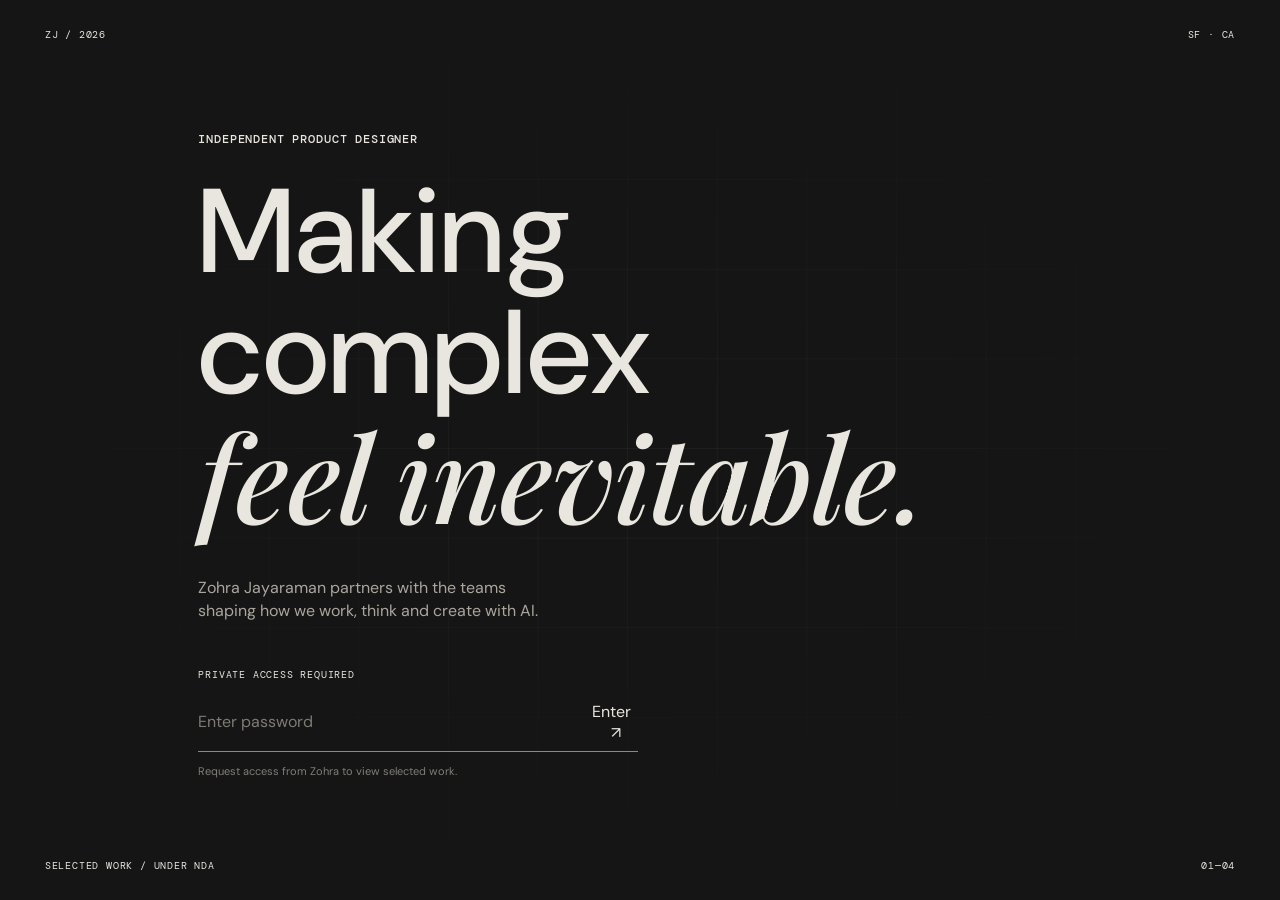
==== index.html @ 2033c3cd "Publish the visitor portfolio site. Co-authored-by: Cursor <cursoragent@cursor.com>" ====
<!doctype html>
<html lang="en">
  <head>
    <meta charset="UTF-8" />
    <meta name="viewport" content="width=device-width, initial-scale=1.0" />
    <meta name="description" content="Private portfolio of Zohra Jayaraman, product designer for ambitious AI teams." />
    <title>Zohra Jayaraman — Private Portfolio</title>
    <link rel="preconnect" href="https://fonts.googleapis.com" />
    <link rel="preconnect" href="https://fonts.gstatic.com" crossorigin />
    <link href="https://fonts.googleapis.com/css2?family=DM+Mono:wght@400;500&family=DM+Sans:opsz,wght@9..40,400;9..40,500;9..40,600&family=Playfair+Display:ital,wght@0,500;0,600;1,500&display=swap" rel="stylesheet" />
    <link rel="stylesheet" href="./style.css" />
<link rel="stylesheet" href="./refinements.css?v=all-case-toc-20260803" />
  </head>
  <body>
    <main id="app">
      <section class="gate" id="gate" aria-label="Private portfolio access">
        <div class="gate-top"><span>ZJ / 2026</span><span>SF · CA</span></div>
        <div class="gate-grid"></div>
        <div class="gate-content">
          <p class="eyebrow">Independent product designer</p>
          <h1>Making complex<br /><em>feel inevitable.</em></h1>
          <p class="gate-intro">Zohra Jayaraman partners with the teams shaping how we work, think and create with AI.</p>
          <form id="password-form" class="password-form">
            <label for="password">Private access required</label>
            <div class="password-row"><input id="password" type="password" autocomplete="current-password" placeholder="Enter password" /><button type="submit">Enter <span>↗</span></button></div>
            <p class="password-help" id="password-help">Request access from Zohra to view selected work.</p>
          </form>
        </div>
        <div class="gate-bottom"><span>Selected work / under NDA</span><span>01—04</span></div>
      </section>

      <section class="portfolio hidden" id="portfolio">
        <header class="site-header"><a href="#home" class="logo">ZJ<span>®</span></a><nav><a href="#work">Work</a><a href="./about.html">About</a><button class="contact-trigger" type="button" aria-haspopup="dialog" aria-controls="contact-dialog">Let’s talk <span aria-hidden="true">↗</span></button></nav></header>
        <section class="home" id="home">
          <div class="home-copy"><p class="eyebrow">Senior Product Designer / Remote; Bay Area</p><h1>Zohra<br />Jayaraman</h1><p class="home-description">I design efficient solutions by simplifying complexity for users and evolving design systems.</p><a class="resume-button" href="./assets/zohra-jayaraman-resume.pdf" download><svg viewBox="0 0 16 16" aria-hidden="true"><path d="M8 2v7m0 0 3-3m-3 3L5 6M3 12.5v1h10v-1" fill="none" stroke="currentColor" stroke-width="1.4" stroke-linecap="round" stroke-linejoin="round"/></svg>Download résumé</a></div>
          <div class="portrait-wrap"><div class="portrait"><img src="./assets/zohra-jayaraman-profile.png" alt="Zohra Jayaraman" /></div><div class="portrait-roles" aria-label="Design specialties"><span>Vibe Coder</span><span>Design Systems</span></div></div>
        </section>
        <section class="work" id="work"><div class="section-title"><p class="eyebrow">Selected work</p><p>Filter by craft</p></div><div class="filter-bar" id="filter-bar"></div><div class="project-list" id="project-list"></div></section>
        <section class="testimonials"><div class="section-title"><p class="eyebrow">Kind words</p><p>Selected testimonials</p></div><div class="testimonial-grid"><blockquote>“Zohra is the most organized, detail-oriented, and systems-minded thinker I’ve worked with.”<cite>Olivia Cheng · UX Designer, UST Global</cite></blockquote><blockquote>“Her expertise in design systems transformed our team’s workflow—more structured, consistent, and scalable.”<cite>Sabrina Lin · UX Designer, UST Global</cite></blockquote><blockquote>“Zohra developed our user-testing protocol from scratch and always found new, creative ways to enhance the experience.”<cite>Janice Tam · Co-Founder & CEO, TrueToForm</cite></blockquote></div></section>
        <footer><span>© 2026 Zohra Jayaraman</span><span>Senior Product Designer</span></footer>
      </section>
      <section class="case-study hidden" id="case-study"></section>
      <section class="contact-modal" id="contact-dialog" role="dialog" aria-modal="true" aria-labelledby="contact-title" aria-hidden="true">
        <div class="contact-modal-backdrop" data-contact-close></div>
        <div class="contact-modal-panel">
          <button class="contact-close" type="button" aria-label="Close contact form" data-contact-close>×</button>
          <p class="eyebrow">Get in touch</p>
          <h2 id="contact-title">Let’s make something clear and intuitive.</h2>
          <p class="contact-intro">Share a little about your team or project and I’ll be in touch.</p>
          <form class="contact-form" id="contact-form">
            <label>Name<input name="name" required autocomplete="name" /></label>
            <label>Email<input name="email" type="email" required autocomplete="email" /></label>
            <label>Message<textarea name="message" rows="4" required></textarea></label>
            <button type="submit">Send message <span aria-hidden="true">↗</span></button>
          </form>
          <p class="contact-email">Or email me directly at <a href="mailto:jayzohra@gmail.com">jayzohra@gmail.com</a>.</p>
        </div>
      </section>
    </main>
<script src="./app.js?v=all-case-toc-20260803"></script>
  </body>
</html>
---- style.css ----
:root{--ink:#141414;--paper:#f4f1eb;--muted:#716f6a;--line:rgba(20,20,20,.16);--mono:'DM Mono',monospace;--sans:'DM Sans',sans-serif;--serif:'Playfair Display',serif}*{box-sizing:border-box}html{scroll-behavior:smooth}body{margin:0;background:var(--paper);color:var(--ink);font-family:var(--sans)}button,input{font:inherit}.hidden{display:none!important}.eyebrow{font:500 10px/1.2 var(--mono);letter-spacing:.08em;text-transform:uppercase}.gate{min-height:100svh;background:#151515;color:#e9e6df;position:relative;overflow:hidden;padding:28px 3.5vw;display:flex;flex-direction:column;justify-content:space-between}.gate-grid{position:absolute;inset:0;background:linear-gradient(rgba(255,255,255,.045) 1px,transparent 1px),linear-gradient(90deg,rgba(255,255,255,.045) 1px,transparent 1px);background-size:7vw 7vw;mask-image:radial-gradient(ellipse at center,black,transparent 75%)}.gate-top,.gate-bottom{display:flex;justify-content:space-between;font:10px var(--mono);letter-spacing:.08em;text-transform:uppercase;z-index:1}.gate-content{position:relative;z-index:1;max-width:850px;margin:7vh 0 6vh 12vw}.gate h1,.home h1{font-size:clamp(4.5rem,9.3vw,9rem);font-weight:500;letter-spacing:-.07em;line-height:.87;margin:24px 0 32px}.gate h1 em,.home h1 em,.about h2 em{font-family:var(--serif);font-weight:500;letter-spacing:-.08em}.gate-intro{max-width:360px;font-size:16px;line-height:1.45;color:#aaa69e}.password-form{margin-top:45px;width:min(440px,100%)}.password-form label{font:10px var(--mono);letter-spacing:.08em;text-transform:uppercase;display:block;margin-bottom:12px}.password-row{display:flex;border-bottom:1px solid #888}.password-row input{background:transparent;border:0;outline:0;color:#fff;padding:12px 0;width:100%}.password-row input::placeholder{color:#7e7b75}.password-row button{color:#e9e6df;background:none;border:0;padding:8px 0;cursor:pointer}.password-row button span{margin-left:8px}.password-help{font-size:11px;color:#817e78;margin-top:12px}.password-help span{opacity:.75}.password-row input.error{animation:shake .25s}@keyframes shake{25%{transform:translateX(4px)}75%{transform:translateX(-4px)}}.gate.exit{animation:exit .55s ease forwards}@keyframes exit{to{opacity:0;transform:translateY(-15px)}}
.site-header,.case-header{height:74px;padding:0 3.5vw;display:flex;align-items:center;justify-content:space-between;border-bottom:1px solid var(--line)}.logo{font:600 22px/1 var(--sans);text-decoration:none;color:var(--ink);letter-spacing:-.08em}.logo span{font:8px var(--mono);vertical-align:top;margin-left:2px;letter-spacing:0}.site-header nav{display:flex;gap:26px}.site-header nav a,.case-header a{font:11px var(--mono);text-decoration:none;color:var(--ink);text-transform:uppercase;letter-spacing:.04em}.home{min-height:calc(100svh - 74px);padding:10vh 9vw 5vh;display:grid;grid-template-columns:1.3fr .7fr;position:relative}.home-copy{align-self:center}.home h1{font-size:clamp(4.2rem,8.1vw,8.5rem);margin:18px 0 28px}.home-description{width:300px;font-size:16px;line-height:1.45}.portrait-wrap{align-self:center;justify-self:end;width:min(280px,100%)}.portrait{height:340px;background:#c4cac4;position:relative;overflow:hidden;display:grid;place-items:center;isolation:isolate}.portrait:before{content:'';position:absolute;width:190px;height:190px;background:#232b24;border-radius:48% 48% 36% 36%;bottom:-24px;z-index:-1}.portrait:after{content:'';position:absolute;width:105px;height:135px;background:#e1b89f;border-radius:48% 48% 45% 45%;top:65px;z-index:-1}.portrait span{font:120px var(--serif);color:#f4f1eb;mix-blend-mode:overlay}.portrait i{position:absolute;inset:12px;border:1px solid rgba(255,255,255,.55)}.portrait small{position:absolute;bottom:20px;left:20px;font:9px/1.3 var(--mono);color:#fff;letter-spacing:.08em}.portrait-note{font:12px/1.35 var(--mono);margin:13px 0;color:var(--muted)}.scroll-cue{position:absolute;bottom:5vh;left:3.5vw;font:10px var(--mono);text-transform:uppercase;letter-spacing:.06em}.scroll-cue span{font-size:18px;margin-left:9px}.work{padding:110px 3.5vw}.section-title{display:flex;justify-content:space-between;border-bottom:1px solid var(--line);padding-bottom:18px}.section-title p:last-child{font:10px var(--mono)}.project-list{display:grid;grid-template-columns:repeat(2,1fr);gap:1px;background:var(--line);border:1px solid var(--line);margin-top:30px}.project-card{background:var(--paper);border:0;text-align:left;padding:20px;cursor:pointer;min-height:450px;display:flex;flex-direction:column;transition:background .35s}.project-card:hover{background:#ebe8e0}.project-meta{display:flex;justify-content:space-between;font:10px var(--mono);text-transform:uppercase;letter-spacing:.08em}.project-visual{height:250px;position:relative;display:grid;place-items:center;overflow:hidden}.violet .project-visual,.case-hero.violet{background:#b2a2f8}.lime .project-visual,.case-hero.lime{background:#c8ee7a}.coral .project-visual,.case-hero.coral{background:#fa9d8f}.blue .project-visual,.case-hero.blue{background:#8ec9ed}.shape{width:165px;height:165px;background:#181818;transition:transform .6s cubic-bezier(.2,.8,.2,1)}.project-card:hover .shape{transform:rotate(25deg) scale(1.15)}.shape-0{border-radius:42% 58% 60% 40%}.shape-1{border-radius:50%;box-shadow:45px -30px 0 #f4f1eb}.shape-2{clip-path:polygon(50% 0,100% 100%,0 100%)}.shape-3{border-radius:100% 0 100% 0;transform:rotate(45deg)}.project-info{position:relative}.project-info h3{font-size:clamp(23px,2.4vw,36px);line-height:1.04;letter-spacing:-.055em;font-weight:500;max-width:500px;margin:0 50px 17px 0}.tags{display:flex;gap:6px;flex-wrap:wrap}.tags span{font:9px var(--mono);border:1px solid currentColor;border-radius:20px;padding:5px 8px;text-transform:uppercase}.project-arrow{position:absolute;right:0;bottom:0;font-size:22px}.about{padding:13vw 9vw;min-height:75svh;background:#181818;color:#eeeae2}.about h2{font-size:clamp(3rem,6.5vw,7.5rem);font-weight:500;letter-spacing:-.07em;line-height:.95;margin:30px 0 80px}.about-columns{margin-left:35%;display:grid;grid-template-columns:repeat(2,1fr);gap:35px;max-width:800px}.about-columns p{margin:0;font-size:15px;line-height:1.5;color:#b1aea7}.about-columns a{grid-column:1/-1;color:#eeeae2;font:11px var(--mono);text-transform:uppercase;margin-top:20px}footer{padding:24px 3.5vw;display:flex;justify-content:space-between;font:10px var(--mono);letter-spacing:.06em;text-transform:uppercase}
.case-header{position:sticky;top:0;background:rgba(244,241,235,.9);z-index:10;backdrop-filter:blur(12px)}.back{border:0;background:none;padding:0;color:var(--ink);font:10px var(--mono);text-transform:uppercase;cursor:pointer}.case-confidential{font:10px var(--mono);text-transform:uppercase;color:var(--muted)}.case-hero{padding:10vh 10vw;min-height:72svh;display:flex;align-items:flex-end;justify-content:space-between}.case-hero h1{font-size:clamp(3.6rem,7vw,8rem);font-weight:500;line-height:.92;letter-spacing:-.07em;max-width:850px;margin:20px 0 32px}.hero-orbit{height:180px;width:180px;border:1px solid #171717;border-radius:50%;display:grid;place-items:center;position:relative}.hero-orbit:before,.hero-orbit:after{content:'';position:absolute;border:1px solid #171717;border-radius:50%;width:100%;height:40%;transform:rotate(50deg)}.hero-orbit:after{transform:rotate(-50deg)}.hero-orbit span{font:10px var(--mono);text-transform:uppercase}.case-layout{max-width:1250px;margin:auto;display:grid;grid-template-columns:240px minmax(0,1fr);gap:8vw;padding:90px 5vw}.toc{position:sticky;top:110px;height:max-content}.toc .eyebrow{margin:0 0 17px}.toc a{display:block;text-decoration:none;color:#8b8881;font:11px/2.2 var(--mono);transition:color .2s}.toc a.active{color:var(--ink)}.case-content{min-width:0}.intro-case{padding-bottom:100px}.lead{font-size:clamp(25px,3.1vw,43px);letter-spacing:-.045em;line-height:1.1;max-width:750px;margin:0 0 55px}.intro-case dl{display:grid;grid-template-columns:repeat(3,1fr);border-top:1px solid var(--line);padding-top:16px;gap:15px}.intro-case dl div{display:grid;gap:10px}.intro-case dt{font:10px var(--mono);text-transform:uppercase;color:var(--muted)}.intro-case dd{margin:0;font-size:13px}.video-section{margin:0 -8vw 150px}.video-shell{height:min(55vw,680px);min-height:350px;background:#191919;position:relative;overflow:hidden}.video-shell video{width:100%;height:100%;object-fit:cover;opacity:.7}.video-label{position:absolute;bottom:18px;left:20px;right:20px;display:flex;justify-content:space-between;color:white;font:10px var(--mono);text-transform:uppercase}.case-section{border-top:1px solid var(--line);padding:24px 0 120px;position:relative}.section-no{font:10px var(--mono);color:var(--muted);margin:0}.case-section h2{font-size:clamp(3rem,5.4vw,6rem);line-height:.95;font-weight:500;letter-spacing:-.07em;margin:25px 0 30px}.case-section>p:not(.section-no){font-size:18px;line-height:1.5;max-width:550px}.quote{font:italic 32px/1.15 var(--serif);max-width:580px;margin:90px 0;padding-left:25px;border-left:2px solid var(--ink)}.case-image{height:420px;background:#d4d0c8;margin-top:60px;display:flex;align-items:flex-end;padding:15px;position:relative;overflow:hidden}.case-image:before{content:'';position:absolute;inset:0;background:repeating-linear-gradient(90deg,transparent 0 80px,rgba(0,0,0,.08) 80px 81px)}.case-image:after{content:'';position:absolute;width:55%;aspect-ratio:1;background:#171717;border-radius:50%;top:12%;left:22%;filter:blur(.2px)}.case-image span{font:9px var(--mono);color:#fff;z-index:1;text-transform:uppercase}.image-1{background:#afc6f6}.image-1:after{border-radius:0;transform:rotate(35deg);background:#f4f1eb}.image-2{background:#c3e785}.image-2:after{border-radius:37% 63% 48% 52%}.image-3{background:#f4a092}.image-3:after{border-radius:0;clip-path:polygon(50% 0,100% 100%,0 100%)}
@media(max-width:700px){.gate{padding:22px}.gate-content{margin:6vh 0}.gate h1{font-size:18vw}.site-header{padding:0 20px}.site-header nav a:not(:last-child){display:none}.home{padding:8vh 20px;grid-template-columns:1fr;gap:55px}.home h1{font-size:17vw}.portrait-wrap{justify-self:start;width:220px}.portrait{height:270px}.scroll-cue{display:none}.work{padding:75px 20px}.project-list{grid-template-columns:1fr}.project-card{min-height:410px}.about{padding:90px 20px}.about h2{font-size:13vw;margin-bottom:55px}.about-columns{margin:0;grid-template-columns:1fr}.case-header{padding:0 20px}.case-header .logo{position:absolute;left:50%;transform:translateX(-50%)}.case-confidential{display:none}.case-hero{padding:9vh 20px;min-height:68svh}.case-hero h1{font-size:14vw}.hero-orbit{display:none}.case-layout{display:block;padding:55px 20px}.toc{position:relative;top:0;display:flex;gap:14px;overflow:auto;border-bottom:1px solid var(--line);padding-bottom:15px;margin-bottom:55px}.toc .eyebrow{display:none}.toc a{white-space:nowrap;line-height:1.2}.intro-case{padding-bottom:60px}.intro-case dl{grid-template-columns:1fr 1fr}.video-section{margin:0 -20px 80px}.video-shell{min-height:300px}.case-section{padding-bottom:80px}.case-image{height:270px}.case-section h2{font-size:13vw}.lead{font-size:27px}.quote{font-size:27px;margin:55px 0}footer{padding:20px;font-size:8px}.gate-bottom{font-size:8px}}
---- refinements.css ----
.filter-bar{display:flex;gap:8px;flex-wrap:wrap;margin:24px 0}.filter{border:1px solid var(--line);background:transparent;padding:8px 11px;border-radius:20px;font:10px var(--mono);text-transform:uppercase;cursor:pointer}.filter.active{background:var(--ink);color:var(--paper)}.project-card.is-filtered{display:none}.project-visual:after{content:'View case study ↗';position:absolute;inset:0;display:grid;place-items:center;background:rgba(20,20,20,.82);color:#fff;font:10px var(--mono);text-transform:uppercase;letter-spacing:.1em;opacity:0;transform:translateY(8px);transition:.28s}.project-card:hover .project-visual:after{opacity:1;transform:translateY(0)}.project-card:hover .project-visual{transform:scale(.98);transition:.3s}.testimonials{padding:110px 3.5vw}.testimonial-grid{display:grid;grid-template-columns:repeat(3,1fr);gap:1px;background:var(--line);margin-top:30px;border:1px solid var(--line)}.testimonial-grid blockquote{background:var(--paper);margin:0;padding:32px;font:27px/1.12 var(--serif);letter-spacing:-.04em;min-height:290px;display:flex;flex-direction:column;justify-content:space-between}.testimonial-grid cite{font:10px/1.4 var(--mono);font-style:normal;letter-spacing:.04em;text-transform:uppercase;margin-top:30px}@media(max-width:700px){.testimonial-grid{grid-template-columns:1fr}.testimonials{padding:75px 20px}}

/* More open display type: keeps the existing voice without the cramped tracking. */
.gate h1,.home h1,.about h2,.case-hero h1,.case-section h2{letter-spacing:-.035em;line-height:.94}.gate h1 em,.home h1 em,.about h2 em{letter-spacing:-.045em}.project-info h3{letter-spacing:-.035em;line-height:1.1}.lead{letter-spacing:-.025em;line-height:1.17}

/* Case-study navigation and media alignment. */
.toc{counter-reset:case-toc}.toc a:before{counter-increment:case-toc;content:counter(case-toc,decimal-leading-zero) ' ';display:inline-block;width:2.7em;color:var(--muted)}.video-section{margin:0 0 150px}.case-confidential{font-size:0}.case-confidential:after{content:'Confidential';font:10px var(--mono);text-transform:uppercase;color:var(--muted)}#case-study footer span:last-child{font-size:0}#case-study footer span:last-child:after{content:'Product Designer Portfolio';font:10px var(--mono);letter-spacing:.06em;text-transform:uppercase}@media(max-width:700px){.video-section{margin:0 0 80px}.toc a:before{width:auto;margin-right:5px}}

.intro-case.case-overview-body:before{content:'Overview';display:block;font-size:clamp(3rem,5.4vw,6rem);line-height:.94;font-weight:500;letter-spacing:-.035em;margin:0 0 30px}.intro-case.case-overview-body .lead{font-size:18px;line-height:1.55;letter-spacing:0;max-width:650px}

.case-content a,.about a,footer a,.site-header a{
  color:#7356e8;
  text-decoration-color:currentColor;
  text-decoration-thickness:1px;
  text-underline-offset:3px;
  transition:color .2s ease,background-color .2s ease;
}
.case-content a:hover,.about a:hover,footer a:hover,.site-header a:hover{color:#3c269b}
.case-content a[data-external-icon]:after{
  content:'↗';
  display:inline-block;
  margin-left:.28em;
  font:inherit;
  opacity:0;
  transform:translate(-3px,3px);
  transition:opacity .2s ease,transform .2s ease;
}
.case-content a[data-external-icon]:hover:after{opacity:1;transform:translate(0,0)}
/* Outbound destinations stay visibly distinct wherever they appear. */
a[href^="http"],a[href^="mailto:"]{color:#7356e8;text-decoration-color:currentColor;text-decoration-thickness:1px;text-underline-offset:3px;transition:color .2s ease,background-color .2s ease}
a[href^="http"]:hover,a[href^="mailto:"]:hover{color:#3c269b}
a[href^="http"]:after,a[href^="mailto:"]:after{content:'↗';display:inline-block;margin-left:.28em;font:inherit;opacity:0;transform:translate(-3px,3px);transition:opacity .2s ease,transform .2s ease}
a[href^="http"]:hover:after,a[href^="mailto:"]:hover:after{opacity:1;transform:translate(0,0)}
.case-subhead{display:block;font-size:1.35em;font-weight:600;letter-spacing:-.03em;margin:0 0 14px}

/* UXFolio-style long-form compositions: every case can mix reading, visual proof,
   and galleries without falling back to a one-size-fits-all image strip. */
.case-section-heading .eyebrow{color:var(--muted);margin:0 0 18px}.case-section-heading h2{margin:0 0 36px}.case-copy{max-width:590px}.case-copy p{font-size:18px;line-height:1.58;max-width:100%}.case-copy p+ p{margin-top:22px}.case-summary{padding-top:0;border-top:0}.case-summary .case-copy{max-width:740px}.case-summary .case-copy p:first-child{font-size:clamp(25px,3.1vw,43px);line-height:1.14;letter-spacing:-.028em}.case-summary .case-copy p:not(:first-child){display:inline-block;vertical-align:top;width:calc(50% - 18px);padding-top:18px;margin:40px 28px 0 0;border-top:1px solid var(--line);font-size:13px;line-height:1.45}.case-composition{display:grid;grid-template-columns:minmax(0,.8fr) minmax(320px,1.2fr);gap:clamp(32px,7vw,100px);align-items:start}.case-section-split .case-composition{grid-template-columns:minmax(360px,1.25fr) minmax(260px,.75fr)}.case-media{min-height:430px;background:#d8d4cd;position:relative;display:flex;align-items:flex-end;padding:16px;overflow:hidden}.case-media:before{content:'';position:absolute;inset:0;background:linear-gradient(135deg,transparent 0 46%,rgba(20,20,20,.08) 46% 47%,transparent 47%),repeating-linear-gradient(90deg,transparent 0 84px,rgba(20,20,20,.07) 84px 85px)}.case-media:after{content:'';width:55%;aspect-ratio:1;position:absolute;top:15%;left:24%;background:#1a1a1a;border-radius:42% 58% 52% 48%;transform:rotate(20deg)}.case-media-split:after{background:#f3f0ea;clip-path:polygon(50% 0,100% 100%,0 100%);border-radius:0}.case-media span,.case-gallery span{position:relative;z-index:1;color:white;font:9px var(--mono);letter-spacing:.07em;text-transform:uppercase}.case-section-gallery .case-copy{margin-bottom:45px}.case-gallery{display:grid;grid-template-columns:1.35fr .65fr;gap:10px;min-height:600px}.case-gallery>div{min-height:290px;background:#c9e783;display:flex;align-items:flex-end;padding:14px;position:relative;overflow:hidden}.case-gallery>div:before{content:'';position:absolute;width:58%;aspect-ratio:1;border-radius:50%;background:#191919;top:18%;left:21%}.case-gallery>div:nth-child(2){background:#b2a2f8}.case-gallery>div:nth-child(2):before{border-radius:0;background:#f4f1eb;transform:rotate(45deg)}.case-gallery>div:nth-child(3){background:#fa9d8f}.case-gallery>div:nth-child(3):before{border-radius:35% 65% 48% 52%}.case-gallery>div:first-child{grid-row:span 2}.case-gallery span{z-index:1}.toc a{display:flex;align-items:baseline;gap:0}.toc a:before{flex:none}
@media(max-width:700px){
  .case-summary .case-copy p:not(:first-child){display:block;width:auto;margin:24px 0 0}.case-summary .case-copy p:first-child{font-size:28px}.case-composition,.case-section-split .case-composition{grid-template-columns:1fr;gap:30px}.case-copy p{font-size:16px;line-height:1.56}.case-media{min-height:270px}.case-gallery{grid-template-columns:1fr 1fr;min-height:440px;gap:7px}.case-gallery>div{min-height:210px}.case-gallery>div:first-child{grid-row:span 2}.case-section-heading h2{margin-bottom:26px}
}

/* TrueToForm project preview: a quiet stacked phone state becomes a product-flow reel on hover. */
.project-card.coral .project-visual:has(.ttf-cycle){background:linear-gradient(135deg,#dce4ff 0%,#f2f4ff 55%,#cbd7ff 100%);isolation:isolate}
.ttf-cycle{position:absolute;inset:0;overflow:hidden;pointer-events:none}
.ttf-cycle:after{content:'';position:absolute;inset:auto 8% 5%;height:18%;background:radial-gradient(ellipse,rgba(44,66,130,.25),transparent 68%);filter:blur(14px);z-index:-1}
.ttf-phone{position:absolute;overflow:hidden;background:#fff;border:1px solid rgba(27,38,77,.16);box-shadow:0 18px 38px rgba(36,51,109,.2),0 3px 8px rgba(36,51,109,.13)}
.ttf-phone img{width:100%;height:100%;object-fit:cover;display:block}
.ttf-phone-main{height:87%;aspect-ratio:750/1624;left:31%;top:7%;border-radius:20px;z-index:2;transform:rotate(-4deg);transition:transform .55s cubic-bezier(.2,.8,.2,1),box-shadow .55s ease}
.ttf-phone-back{height:66%;aspect-ratio:750/1624;right:21%;top:16%;border-radius:17px;opacity:.62;transform:rotate(10deg);transition:transform .55s cubic-bezier(.2,.8,.2,1),opacity .55s ease}
.ttf-frame{position:absolute;inset:0;opacity:0;transition:opacity .42s ease}
.ttf-frame-0{opacity:1}
@media (hover:hover){
  .project-card:hover .ttf-phone-main{transform:rotate(-1deg) translateY(-4px);box-shadow:0 26px 48px rgba(36,51,109,.28),0 3px 10px rgba(36,51,109,.16)}
  .project-card:hover .ttf-phone-back{transform:rotate(14deg) translate(15px,-5px);opacity:.4}
  .project-card:hover .ttf-frame{animation:ttf-cycle 18s linear infinite}
  .project-card:hover .ttf-frame-0{animation-delay:0s}.project-card:hover .ttf-frame-1{animation-delay:2s}.project-card:hover .ttf-frame-2{animation-delay:4s}.project-card:hover .ttf-frame-3{animation-delay:6s}.project-card:hover .ttf-frame-4{animation-delay:8s}.project-card:hover .ttf-frame-5{animation-delay:10s}.project-card:hover .ttf-frame-6{animation-delay:12s}.project-card:hover .ttf-frame-7{animation-delay:14s}.project-card:hover .ttf-frame-8{animation-delay:16s}
}
@keyframes ttf-cycle{0%,8%{opacity:1}11%,100%{opacity:0}}
@media(max-width:700px){.ttf-phone-main{left:29%;height:84%;top:8%;border-radius:16px}.ttf-phone-back{right:16%;height:62%;border-radius:13px}}

/* Long-form case pages: let short visuals sit beside the first paragraphs instead of creating a vacant column. */
.case-content{max-width:1120px}.case-section{max-width:100%}.case-section-flow .case-copy-flow{max-width:1000px}.case-copy-flow:after{content:'';display:block;clear:both}.case-copy-flow>.case-media{float:right;width:min(47%,430px);min-height:330px;margin:0 0 26px clamp(28px,5vw,70px);aspect-ratio:4/3}.case-section-split .case-composition{max-width:1000px;gap:clamp(30px,5vw,64px)}.case-section-split .case-copy{max-width:620px}.case-section-gallery .case-copy{max-width:720px}.case-section-gallery .case-gallery{max-width:1000px}.case-subhead{padding-top:18px;border-top:1px solid var(--line)}
@media(max-width:700px){.case-copy-flow>.case-media{float:none;width:100%;min-height:250px;margin:0 0 28px;aspect-ratio:auto}.case-section-split .case-composition{gap:28px}.case-section-gallery .case-gallery{width:100%}}

/* TrueToForm card: three crisp screens at rest, then a continuously rolling product-flow carousel. */
.project-card.coral .project-visual:has(.ttf-cycle){background:#edf1ff}.ttf-cycle{display:grid;place-items:center;padding:13px 16px;background:linear-gradient(135deg,#e2e7fb,#f7f8ff);overflow:hidden}.ttf-static-strip{display:flex;align-items:center;justify-content:center;gap:clamp(7px,1.2vw,14px);height:100%;transition:opacity .25s ease,transform .35s ease}.ttf-static-strip img,.ttf-carousel-track img{height:90%;width:auto;aspect-ratio:375/812;object-fit:cover;flex:none;border-radius:clamp(8px,1vw,14px);border:1px solid rgba(33,45,83,.13);box-shadow:0 10px 22px rgba(39,53,103,.18),0 2px 5px rgba(39,53,103,.1);background:#fff}.ttf-carousel{position:absolute;inset:0;display:flex;align-items:center;overflow:hidden;opacity:0;transition:opacity .25s ease}.ttf-carousel-track{height:100%;display:flex;align-items:center;gap:clamp(7px,1.2vw,14px);padding:0 8px;width:max-content;will-change:transform}.project-card:has(.ttf-carousel):hover .project-visual:after{display:none}@media (hover:hover){.project-card:hover .ttf-static-strip{opacity:0;transform:scale(.98)}.project-card:hover .ttf-carousel{opacity:1}.project-card:hover .ttf-carousel-track{animation:ttf-rolling-carousel 18s linear infinite}}@keyframes ttf-rolling-carousel{to{transform:translateX(-50%)}}@media(max-width:700px){.ttf-cycle{padding:11px}.ttf-static-strip{gap:7px}.ttf-static-strip img,.ttf-carousel-track img{border-radius:8px}}
.ttf-cycle>.ttf-carousel{opacity:1}.ttf-cycle>.ttf-carousel .ttf-carousel-track{transform:translateX(0)}

/* Case-study facts stay skimmable without forcing a long vertical metadata list. */
.case-facts{display:grid;grid-template-columns:repeat(3,minmax(0,1fr));gap:1px;margin-top:52px;border:1px solid var(--line);background:var(--line);max-width:1000px}.case-facts>div{display:flex;min-height:112px;flex-direction:column;justify-content:space-between;gap:18px;padding:18px;background:var(--paper)}.case-facts strong{font:10px/1.3 var(--mono);letter-spacing:.07em;text-transform:uppercase;color:var(--muted)}.case-facts span{font-size:15px;line-height:1.35;letter-spacing:-.015em}@media(max-width:700px){.case-facts{grid-template-columns:1fr;margin-top:34px}.case-facts>div{min-height:auto;padding:16px;gap:10px}.case-facts span{font-size:15px}}

/* Shared horizontal-thumbnail template for every project. */
.case-thumb-carousel{position:absolute;inset:0;display:flex;align-items:center;overflow:hidden;padding:0 10px;background:linear-gradient(135deg,#f4f0e9,#ded8cf)}.case-thumb-track{height:100%;display:flex;align-items:center;gap:10px;width:max-content;will-change:transform}.case-thumb-frame{height:83%;width:clamp(88px,14vw,150px);flex:none;border-radius:12px;border:1px solid rgba(24,24,24,.12);background:#fff;box-shadow:0 12px 22px rgba(31,31,31,.14),0 2px 5px rgba(31,31,31,.08);position:relative;overflow:hidden}.case-thumb-frame:before{content:'';position:absolute;inset:11% 12%;border-radius:8px;background:linear-gradient(135deg,#1f1f1f 0 28%,transparent 28% 40%,#bdff53 40% 65%,transparent 65%),repeating-linear-gradient(0deg,#e6e4df 0 9px,#fff 9px 17px)}.case-thumb-frame:after{content:'';position:absolute;left:12%;bottom:11%;width:48%;height:7%;border-radius:99px;background:#1f1f1f}.case-thumb-1{background:linear-gradient(135deg,#e9e0ff,#d4ffc0)}.case-thumb-1 .frame-1:before,.case-thumb-1 .frame-4:before{background:linear-gradient(135deg,#734be7 0 45%,#fff 45% 100%)}.case-thumb-3{background:linear-gradient(135deg,#cfe8ff,#edf4ff)}.case-thumb-4{background:linear-gradient(135deg,#f5eee6,#d8edc9)}.case-thumb-5{background:linear-gradient(135deg,#f4d5cb,#f9eee7)}.project-card:has(.case-thumb-carousel):hover .project-visual:after{display:none}@media(hover:hover){.project-card:hover .case-thumb-track{animation:case-thumb-roll 16s linear infinite}}@keyframes case-thumb-roll{to{transform:translateX(-50%)}}

/* The TrueToForm case page uses the same carousel, always in motion and never hover-driven. */
.case-page-carousel{height:clamp(270px,32vw,460px);display:flex;align-items:center;overflow:hidden;margin:30px 0 110px;background:linear-gradient(135deg,#e2e7fb,#f7f8ff);padding:18px}.case-page-carousel-track{height:100%;display:flex;align-items:center;gap:16px;width:max-content;will-change:transform;animation:case-page-roll 26s linear infinite}.case-page-carousel-track img{height:100%;width:auto;aspect-ratio:375/812;object-fit:cover;flex:none;border-radius:16px;border:1px solid rgba(33,45,83,.13);box-shadow:0 15px 30px rgba(39,53,103,.18),0 3px 7px rgba(39,53,103,.1)}@keyframes case-page-roll{to{transform:translateX(-50%)}}@media(max-width:700px){.case-page-carousel{height:275px;margin-bottom:70px;padding:12px}.case-page-carousel-track{gap:10px}.case-page-carousel-track img{border-radius:11px}.case-thumb-frame{width:86px;border-radius:9px}}
@media(prefers-reduced-motion:reduce){.case-page-carousel-track,.project-card:hover .case-thumb-track,.project-card:hover .ttf-carousel-track{animation:none}}

/* Site-wide typography and spacing reset: clearer utility type, quieter case-study hierarchy. */
.eyebrow{font-size:12px;letter-spacing:.07em}.site-header,.case-header{height:80px}.site-header nav a,.case-header a,.back,.case-confidential,.toc a,.filter,.project-meta,footer,.section-title p:last-child{font-size:12px}.logo{font-size:25px}.logo span{font-size:9px}.home-copy>.eyebrow{font-size:13px}.section-title p:last-child{letter-spacing:.05em}.filter{padding:9px 13px}.tags span{font-size:11px;padding:6px 10px}.project-meta{letter-spacing:.06em}.project-info h3{font-size:clamp(25px,2.2vw,34px)}
.case-hero{padding:8vh 6vw;min-height:62svh}.case-hero h1{font-size:clamp(3.15rem,6vw,6.75rem);max-width:980px}.case-layout{max-width:1440px;grid-template-columns:210px minmax(0,1fr);gap:clamp(34px,4.5vw,72px);padding:72px 3.5vw}.toc{top:105px}.toc .eyebrow{font-size:12px}.toc a{line-height:2.05}.case-section{padding:42px 0 82px}.case-section-heading .eyebrow{display:none}.case-section-heading h2,.case-section h2{font-size:clamp(2.1rem,4vw,4.6rem);line-height:1;letter-spacing:-.04em;margin:0 0 28px}.case-content{max-width:1180px}.case-copy{max-width:720px}.case-copy p{font-size:18px;line-height:1.62}.case-summary .case-copy{max-width:920px}.case-summary .case-copy p:first-child{font-size:clamp(24px,2.55vw,38px);line-height:1.18}.case-section-flow .case-copy-flow{max-width:1080px}.case-copy-flow>.case-media{width:min(42%,390px);min-height:295px;margin-left:clamp(24px,4vw,54px)}.case-section-split .case-composition{max-width:1100px;gap:clamp(28px,4vw,54px)}.case-section-gallery .case-copy,.case-section-gallery .case-gallery{max-width:1100px}.case-section-gallery .case-copy{margin-bottom:34px}.case-gallery{min-height:520px}.case-gallery>div{min-height:250px}.case-page-carousel{margin:20px 0 76px}.video-section{margin-bottom:100px}.case-facts{margin-top:38px}.case-facts strong{font-size:11px}.case-media span,.case-gallery span{font-size:10px}
@media(max-width:700px){.eyebrow{font-size:11px}.site-header,.case-header{height:68px}.site-header nav a,.back,.case-confidential,.filter,.project-meta,footer{font-size:11px}.logo{font-size:23px}.home-copy>.eyebrow{font-size:12px}.case-hero{padding:8vh 20px;min-height:56svh}.case-hero h1{font-size:12.5vw}.case-layout{padding:46px 20px}.toc{margin-bottom:38px}.toc a{font-size:11px}.case-section{padding:30px 0 64px}.case-section-heading h2,.case-section h2{font-size:clamp(2rem,10vw,3.2rem);margin-bottom:22px}.case-copy p{font-size:16px;line-height:1.58}.case-summary .case-copy p:first-child{font-size:27px}.case-summary .case-copy p:not(:first-child){font-size:14px}.case-gallery{min-height:390px}.case-gallery>div{min-height:185px}.video-section{margin-bottom:70px}}

/* Consistent Overview treatment across all case studies. */
.case-summary .case-copy p:first-child{font-size:19px;line-height:1.62;letter-spacing:0;max-width:760px}.case-summary .case-section-heading h2{margin-bottom:24px}.case-summary .case-facts{margin-top:38px}@media(max-width:700px){.case-summary .case-copy p:first-child{font-size:16px;line-height:1.58}}

/* Render confidentiality and footer labels once, using the site-wide utility style. */
.case-confidential{font:12px var(--mono);letter-spacing:.05em;text-transform:uppercase;color:var(--muted)}.case-confidential:after,#case-study footer span:last-child:after{content:none;display:none}#case-study footer span:last-child{font-size:inherit;letter-spacing:inherit;text-transform:inherit}

/* Body emphasis should help scanning without taking on the visual weight of a heading. */
.case-content :is(p,li) strong,.home-description strong,.about-columns p strong{font-weight:500}

/* One consistent rule: full-width dividers only introduce a new top-level case-study section. */
.case-summary{border-top:0}.case-section:not(.case-summary){border-top:1px solid var(--line)}.case-subhead{border-top:0;padding-top:0;margin-top:30px}.case-copy p:first-child .case-subhead{margin-top:0}

/* Airier display type: the same family, with enough room for its letterforms to breathe. */
.gate h1,.home h1,.about h2,.case-hero h1,.case-section-heading h2,.case-section h2,.intro-case.case-overview-body:before{letter-spacing:.008em;line-height:1.02}.gate h1 em,.home h1 em,.about h2 em{letter-spacing:-.012em}.project-info h3{letter-spacing:.002em;line-height:1.13}.case-subhead{letter-spacing:-.008em}

/* A shared spacing rhythm keeps related content together and gives each new section room to begin. */
.work,.testimonials{padding-block:clamp(76px,8vw,110px)}.section-title{padding-bottom:18px;margin-bottom:0}.filter-bar{margin:22px 0}.project-list,.testimonial-grid{margin-top:28px}.case-layout{padding-block:clamp(58px,6vw,76px)}.case-section{padding:clamp(34px,4vw,46px) 0 clamp(68px,7vw,92px)}.case-section-heading h2,.case-section h2{margin-bottom:26px}.case-copy p+p{margin-top:20px}.case-composition{gap:clamp(30px,4vw,56px)}.case-section-gallery .case-copy{margin-bottom:32px}.case-facts{margin-top:36px}.case-page-carousel{margin:12px 0 clamp(62px,6vw,76px)}
@media(max-width:700px){.work,.testimonials{padding-block:72px}.case-layout{padding-block:46px}.case-section{padding:30px 0 64px}.case-section-heading h2,.case-section h2{margin-bottom:20px}.case-copy p+p{margin-top:18px}.case-facts{margin-top:30px}.case-page-carousel{margin:8px 0 58px}}

/* Lists are compact within themselves, but remain clearly grouped with their lead-in and surrounding copy. */
.rich-list{margin:24px 0}.rich-list-title{margin:0 0 10px!important}.rich-list :is(ol,ul){margin:0;padding-left:1.35em}.rich-list li{padding-left:.35em;line-height:1.5}.rich-list li+li{margin-top:7px}.rich-list>p:last-child{margin:18px 0 0}.case-copy :is(ol,ul):not(.rich-list ol):not(.rich-list ul){margin:18px 0;padding-left:1.35em}.case-copy :is(ol,ul):not(.rich-list ol):not(.rich-list ul) li+li{margin-top:7px}@media(max-width:700px){.rich-list{margin:20px 0}.rich-list li+li{margin-top:6px}.rich-list>p:last-child{margin-top:16px}}

/* Give the landing-page statement the presence of an introduction, not a utility caption. */
.home-description{width:min(410px,100%);font-size:clamp(17px,1.45vw,21px);line-height:1.42;letter-spacing:-.012em;color:#45433f;margin:0;text-wrap:balance}@media(max-width:700px){.home-description{max-width:360px;font-size:18px;line-height:1.4}}

/* Device tags use quiet, recognizable platform glyphs. */
.tags span{display:inline-flex;align-items:center;gap:5px}.tag-icon{width:1.05em;height:1.05em;flex:none}

/* Landing-page actions and specialties share the same quiet, product-minded detail language. */
.resume-button{display:inline-flex;align-items:center;gap:9px;margin-top:28px;padding:11px 14px;border:1px solid var(--ink);border-radius:999px;color:var(--ink);font:12px var(--mono);letter-spacing:.035em;text-transform:uppercase;text-decoration:none;transition:background-color .2s ease,color .2s ease,transform .2s ease}.resume-button svg{width:15px;height:15px}.resume-button:hover{background:var(--ink);color:var(--paper);transform:translateY(-2px)}.portrait-roles{display:flex;flex-wrap:wrap;gap:7px;margin-top:14px}.portrait-roles span{border:1px solid var(--line);border-radius:999px;padding:7px 10px;font:11px var(--mono);letter-spacing:.04em;text-transform:uppercase;color:var(--muted);background:color-mix(in srgb,var(--paper) 72%,transparent)}@media(max-width:700px){.resume-button{margin-top:24px}.portrait-roles{margin-top:12px}.portrait-roles span{font-size:10px}}

/* Header, hero, and testimonial refinements. */
.site-header .logo{color:var(--ink)}.site-header nav a{font-size:13px;letter-spacing:.055em}.home{overflow:hidden}.home-copy,.portrait-wrap{position:relative;z-index:1}.home:before{content:'';position:absolute;width:clamp(290px,34vw,520px);aspect-ratio:1;border:1px solid rgba(20,20,20,.14);border-radius:50%;right:12%;top:50%;transform:translateY(-50%);animation:hero-orbit 16s ease-in-out infinite}.home:after{content:'';position:absolute;width:clamp(70px,9vw,140px);aspect-ratio:1;border-radius:50%;background:linear-gradient(135deg,#b9a9ff,#e6e0ff);right:calc(12% + 8vw);top:18%;filter:blur(.2px);animation:hero-orbit-dot 11s ease-in-out infinite}.testimonial-grid blockquote{font-size:clamp(25px,2vw,31px);line-height:1.2;letter-spacing:-.012em}.testimonial-grid cite{margin-top:26px}@keyframes hero-orbit{0%,100%{transform:translateY(-50%) rotate(0deg) scale(1)}50%{transform:translateY(-52%) rotate(8deg) scale(1.045)}}@keyframes hero-orbit-dot{0%,100%{transform:translate(0,0)}50%{transform:translate(-22px,32px)}}@media(max-width:700px){.site-header nav a{font-size:12px}.home:before{right:-26%;top:56%;width:82vw}.home:after{right:16%;top:45%;width:74px}.testimonial-grid blockquote{font-size:26px;line-height:1.22;letter-spacing:-.008em}}@media(prefers-reduced-motion:reduce){.home:before,.home:after{animation:none}}

/* Give each project card a little more visual breathing room and make filters feel responsive. */
.project-meta{padding-bottom:10px}.project-visual{margin:4px 0 22px}.filter{transition:background-color .2s ease,color .2s ease,border-color .2s ease,transform .2s ease,box-shadow .2s ease}@media(hover:hover){.filter:hover{background:var(--ink);border-color:var(--ink);color:var(--paper);transform:translateY(-2px);box-shadow:0 5px 12px rgba(20,20,20,.12)}.filter.active:hover{background:#303030}}@media(max-width:700px){.project-meta{padding-bottom:8px}.project-visual{margin:3px 0 18px}}
.portrait{background:#dedbd3}.portrait:before,.portrait:after,.portrait span,.portrait i,.portrait small{display:none}.portrait img{width:100%;height:100%;display:block;object-fit:cover;object-position:center 28%}
.home:after{display:none}.site-header nav a{position:relative;transition:color .2s ease}.site-header nav a:after{content:'';position:absolute;left:0;right:0;bottom:-7px;height:1px;background:currentColor;transform:scaleX(0);transform-origin:right;transition:transform .22s ease}@media(hover:hover){.site-header nav a:hover{color:#6958c7}.site-header nav a:hover:after{transform:scaleX(1);transform-origin:left}}
.portrait{border:1px solid var(--ink);padding:8px;background:var(--paper);box-shadow:9px 9px 0 rgba(20,20,20,.13)}.portrait img{border:1px solid rgba(20,20,20,.1)}@media(max-width:700px){.portrait{padding:6px;box-shadow:7px 7px 0 rgba(20,20,20,.13)}}
.project-card.lime .project-visual:has(.om-cycle){background:linear-gradient(135deg,#361011,#bd282b 52%,#e75450)}.om-cycle{position:absolute;inset:0;display:grid;place-items:center;overflow:hidden;padding:16px;isolation:isolate}.om-cycle:after{content:'';position:absolute;inset:auto 10% 6%;height:18%;background:radial-gradient(ellipse,rgba(10,0,0,.45),transparent 68%);filter:blur(14px);z-index:-1}.om-static-strip{height:100%;display:flex;align-items:center;justify-content:center;gap:clamp(7px,1.1vw,14px);transition:opacity .25s ease,transform .35s ease}.om-static-strip img,.om-carousel-track img{height:86%;width:clamp(88px,13vw,154px);object-fit:cover;object-position:top center;flex:none;border:1px solid rgba(255,255,255,.42);box-shadow:0 12px 22px rgba(20,0,0,.34),0 2px 5px rgba(20,0,0,.18);background:#fff}.om-static-strip img:first-child,.om-carousel-track img:first-child{object-position:top center}.om-carousel{position:absolute;inset:0;display:flex;align-items:center;overflow:hidden;opacity:0;transition:opacity .25s ease}.om-carousel-track{height:100%;display:flex;align-items:center;gap:clamp(7px,1.1vw,14px);padding:0 10px;width:max-content;will-change:transform}.project-card:has(.om-carousel):hover .project-visual:after{display:none}@media(hover:hover){.project-card:hover .om-static-strip{opacity:0;transform:scale(.98)}.project-card:hover .om-carousel{opacity:1}.project-card:hover .om-carousel-track{animation:om-rolling-carousel 15s linear infinite}}@keyframes om-rolling-carousel{to{transform:translateX(-50%)}}@media(max-width:700px){.om-cycle{padding:11px}.om-static-strip,.om-carousel-track{gap:7px}.om-static-strip img,.om-carousel-track img{width:92px}}@media(prefers-reduced-motion:reduce){.project-card:hover .om-carousel-track{animation:none}}
.om-static-strip img,.om-carousel-track img{height:90%;width:auto;max-width:30%;object-fit:contain;border-radius:clamp(8px,1vw,14px);border:1px solid rgba(33,45,83,.13);box-shadow:0 10px 22px rgba(39,53,103,.18),0 2px 5px rgba(39,53,103,.1);background:transparent}.om-carousel-track img{max-width:none}@media(max-width:700px){.om-static-strip img,.om-carousel-track img{width:auto;max-width:30%;border-radius:8px}.om-carousel-track img{max-width:none}}
.project-card.lime .project-visual:has(.om-static-preview){background:#e7c9c3}.om-static-preview{position:absolute;inset:0;display:grid;grid-template-columns:repeat(3,minmax(0,1fr));gap:9px;align-items:center;padding:12px}.om-static-preview img{width:100%;height:100%;object-fit:contain;display:block}.project-card:has(.om-static-preview):hover .project-visual:after{display:none}.project-card:has(.om-static-preview):hover .project-visual{transform:scale(.98)}@media(max-width:700px){.om-static-preview{gap:6px;padding:8px}}
.filter{display:inline-flex;align-items:center;gap:6px;line-height:1}.filter .tag-icon{width:1em;height:1em;align-self:center;margin:0;transform:none}.filter[data-filter="All"]{margin-right:8px}@media(max-width:700px){.filter{gap:5px}.filter[data-filter="All"]{margin-right:5px}}
.om-static-preview{align-items:start}.om-static-preview>img{height:auto;max-height:100%;object-fit:contain;object-position:center top}.om-scroll-preview{height:100%;overflow:hidden}.om-scroll-preview img{width:100%;height:100%;display:block;object-fit:cover;object-position:center top}.project-card:hover .om-scroll-preview img{animation:om-page-scroll 8s linear infinite}@keyframes om-page-scroll{0%{object-position:center top}92%{object-position:center bottom}92.01%,100%{object-position:center top}}@media(prefers-reduced-motion:reduce){.project-card:hover .om-scroll-preview img{animation:none}}
.om-static-preview{align-items:stretch;gap:9px;padding:12px}.om-preview-frame{min-width:0;height:100%;overflow:hidden;display:flex;align-items:flex-start;justify-content:center}.om-preview-frame img{width:100%;height:100%;display:block;object-fit:contain;object-position:center top}.om-scroll-preview img{object-fit:cover}@media(max-width:700px){.om-static-preview{gap:6px;padding:8px}}

/* Case-study back control mirrors the primary navigation. */
.back{position:relative;display:inline-flex;align-items:center;gap:8px;padding:0;border:0;background:none;color:var(--ink);font:13px/1 var(--mono);letter-spacing:.055em;text-transform:uppercase;cursor:pointer;transition:color .2s ease}.back:after{content:'';position:absolute;left:0;right:0;bottom:-7px;height:1px;background:currentColor;transform:scaleX(0);transform-origin:right;transition:transform .22s ease}.back-icon{display:inline-block;font:23px/.72 var(--sans);letter-spacing:0;transform:translateY(-.5px)}@media(hover:hover){.back:hover{color:#6958c7}.back:hover:after{transform:scaleX(1);transform-origin:left}}@media(max-width:700px){.back{font-size:12px}.back-icon{font-size:21px}}

/* Contact form dialog. */
.contact-trigger{position:relative;padding:0;border:0;background:none;color:var(--ink);font:13px/1 var(--mono);letter-spacing:.055em;text-transform:uppercase;cursor:pointer;transition:color .2s ease}.contact-trigger:after{content:'';position:absolute;left:0;right:0;bottom:-7px;height:1px;background:currentColor;transform:scaleX(0);transform-origin:right;transition:transform .22s ease}@media(hover:hover){.contact-trigger:hover{color:#6958c7}.contact-trigger:hover:after{transform:scaleX(1);transform-origin:left}}.contact-modal{position:fixed;inset:0;z-index:20;display:grid;place-items:center;padding:24px;opacity:0;visibility:hidden;transition:opacity .22s ease,visibility .22s ease}.contact-modal.is-open{opacity:1;visibility:visible}.contact-modal-backdrop{position:absolute;inset:0;background:rgba(20,20,20,.44);backdrop-filter:blur(5px)}.contact-modal-panel{position:relative;width:min(580px,100%);max-height:min(720px,calc(100svh - 48px));overflow:auto;background:var(--paper);border:1px solid var(--line);box-shadow:0 24px 70px rgba(0,0,0,.2);padding:clamp(28px,5vw,54px);transform:translateY(12px);transition:transform .22s ease}.contact-modal.is-open .contact-modal-panel{transform:translateY(0)}.contact-close{position:absolute;top:17px;right:18px;width:32px;height:32px;padding:0;border:0;background:transparent;color:var(--ink);font:30px/.8 var(--sans);cursor:pointer}.contact-modal h2{max-width:470px;margin:17px 0 14px;font-size:clamp(2rem,4.1vw,3.25rem);font-weight:500;letter-spacing:-.035em;line-height:1.02}.contact-intro{max-width:420px;margin:0 0 30px;color:var(--muted);font-size:16px;line-height:1.5}.contact-form{display:grid;gap:18px}.contact-form label{display:grid;gap:8px;font:11px var(--mono);letter-spacing:.055em;text-transform:uppercase}.contact-form input,.contact-form textarea{width:100%;border:0;border-bottom:1px solid var(--line);border-radius:0;background:transparent;padding:9px 0;color:var(--ink);font:16px/1.45 var(--sans);outline:none;resize:vertical}.contact-form input:focus,.contact-form textarea:focus{border-color:var(--ink)}.contact-form button{justify-self:start;margin-top:6px;padding:12px 16px;border:1px solid var(--ink);border-radius:999px;background:var(--ink);color:var(--paper);font:12px var(--mono);letter-spacing:.04em;text-transform:uppercase;cursor:pointer;transition:transform .2s ease,background-color .2s ease,color .2s ease}.contact-form button:hover{transform:translateY(-2px);background:transparent;color:var(--ink)}.contact-email{margin:28px 0 0;color:var(--muted);font-size:14px}.contact-email a{color:#5042aa;text-decoration-thickness:1px;text-underline-offset:3px}.contact-email a:hover{color:#30236f}@media(max-width:700px){.contact-modal{padding:14px}.contact-modal-panel{max-height:calc(100svh - 28px);padding:34px 24px 28px}.contact-trigger{font-size:12px}.contact-modal h2{font-size:2.15rem}.contact-intro{font-size:15px}}

.case-page-video{display:grid;place-items:center;width:100%;aspect-ratio:16/9;margin:0 0 54px;border:1px solid var(--line);background:#171717;overflow:hidden}.case-page-video video{display:block;width:100%;height:100%;object-fit:contain}@media(max-width:700px){.case-page-video{margin-bottom:38px}}

/* Prevent long portfolio copy and metadata from escaping small viewports. */
html,body{max-width:100%;overflow-x:hidden}h1,h2,h3,p,li,dd,.case-confidential,.project-meta,.case-facts span{overflow-wrap:anywhere}.home-copy,.portrait-wrap,.case-hero>div,.case-content,.case-copy,.case-section-heading,.case-composition>*{min-width:0}.case-facts>div{min-width:0}.case-facts strong,.case-facts span{min-width:0}@media(max-width:700px){.case-hero h1{font-size:clamp(2.45rem,11.8vw,4.2rem);letter-spacing:-.035em;line-height:.95}.project-info h3{font-size:clamp(1.55rem,7.6vw,2.25rem);letter-spacing:-.04em}.case-section-heading h2,.case-section h2{letter-spacing:-.035em;overflow-wrap:anywhere}.case-facts{grid-template-columns:1fr!important;gap:14px}.case-facts>div{padding-right:0}.case-facts span{line-height:1.45}.site-header nav{min-width:0}.site-header nav a,.contact-trigger{white-space:nowrap}footer{gap:12px;align-items:flex-start}footer span{min-width:0;overflow-wrap:anywhere}}

.project-visual{transition:transform .3s ease}.project-card.violet .project-visual:has(.client360-preview){background:linear-gradient(135deg,#ece8f8 0%,#faf9fd 54%,#e2dcf2 100%)}.client360-preview{position:absolute;inset:0;display:grid;padding:12px;overflow:hidden}.client360-jane{min-width:0;overflow:hidden;background:#fff;border:1px solid rgba(64,49,105,.16);border-radius:10px;box-shadow:0 10px 22px rgba(71,53,118,.15),0 2px 5px rgba(71,53,118,.08);container-type:size}.client360-jane img{display:block;width:100%;height:auto;transform:translateY(0);will-change:transform}.project-card:has(.client360-preview):hover .project-visual:after{display:none}@media(hover:hover){.project-card:hover .client360-jane img{animation:client360-scroll 22s linear infinite}}@keyframes client360-scroll{from{transform:translateY(0)}to{transform:translateY(calc(-100% + 100cqh))}}@media(max-width:700px){.client360-preview{padding:8px}.client360-jane{border-radius:8px}}@media(prefers-reduced-motion:reduce){.project-card:hover .client360-jane img{animation:none}}

/* Taller project windows make every product preview easier to read. */
.project-visual{height:390px}@media(max-width:700px){.project-visual{height:340px}}

/* Client 360 case study: real product evidence is paired with intentionally clear artifact placeholders. */
.client360-section .case-copy{max-width:780px}.client360-section .case-copy p{max-width:760px}.client360-section .case-copy+*{margin-top:32px}.client360-artifact{display:flex;min-height:220px;max-width:900px;flex-direction:column;justify-content:flex-end;gap:10px;padding:clamp(22px,4vw,42px);border:1px dashed #8a8275;background:linear-gradient(135deg,#f0ece4,#e5dfd4);color:var(--ink)}.client360-artifact-kicker{font:11px var(--mono);letter-spacing:.07em;text-transform:uppercase;color:var(--muted)}.client360-artifact strong{font-size:clamp(25px,3vw,40px);font-weight:500;letter-spacing:.004em;line-height:1.05}.client360-artifact p{max-width:490px;margin:0;font-size:15px;line-height:1.45;color:var(--muted)}.client360-artifact-tall{min-height:310px;background:linear-gradient(135deg,#ece9f8,#ddd8ee)}.client360-principles{display:grid;max-width:980px;grid-template-columns:repeat(5,minmax(0,1fr));gap:1px;border:1px solid var(--line);background:var(--line)}.client360-principles span{display:flex;min-height:110px;align-items:flex-end;padding:16px;background:var(--paper);font:13px/1.25 var(--sans);letter-spacing:-.01em}.client360-product-shot{max-width:1040px;margin:34px 0 0;border:1px solid var(--line);background:#f4f1eb}.client360-product-shot img{display:block;width:100%;height:auto}.client360-product-shot figcaption,.client360-before-after figcaption{padding:10px 13px;border-top:1px solid var(--line);color:var(--muted);font:10px var(--mono);letter-spacing:.06em;text-transform:uppercase}.client360-before-after{display:grid;max-width:1120px;grid-template-columns:1.18fr .82fr;gap:18px;align-items:stretch}.client360-before-after figure{margin:0;border:1px solid var(--line);background:#fff}.client360-before-after figure img{display:block;width:100%;height:auto}.client360-before-after .client360-artifact{min-height:100%;background:linear-gradient(135deg,#e3eff0,#d0e3e3)}.client360-before-after .client360-artifact-after{margin:0}@media(max-width:800px){.client360-principles{grid-template-columns:repeat(2,minmax(0,1fr))}.client360-principles span:last-child{grid-column:span 2}.client360-before-after{grid-template-columns:1fr}.client360-artifact{min-height:200px}}@media(max-width:700px){.client360-section .case-copy{max-width:none}.client360-section .case-copy+*{margin-top:26px}.client360-artifact{padding:24px;min-height:190px}.client360-artifact strong{font-size:28px}.client360-principles span{min-height:88px;padding:13px;font-size:13px}.client360-product-shot{margin-top:28px}.client360-before-after{gap:12px}}

/* Case-study navigation stays available throughout the reading flow. */
.case-layout>.toc{position:sticky;top:104px;align-self:start;height:max-content;max-height:calc(100svh - 132px);overflow-y:auto;overscroll-behavior:contain;padding-right:12px;scrollbar-width:thin;z-index:2}.toc a{transition:color .2s ease,transform .2s ease}.toc a.active{font-weight:600;transform:translateX(3px)}@media(max-width:700px){.case-layout>.toc{position:sticky;top:68px;z-index:8;max-height:none;overflow-x:auto;overflow-y:hidden;margin-inline:-20px;padding:14px 20px 15px;background:rgba(244,241,235,.96);backdrop-filter:blur(12px);border-top:1px solid var(--line);border-bottom:1px solid var(--line);scrollbar-width:none}.case-layout>.toc::-webkit-scrollbar{display:none}.case-layout>.toc a.active{transform:none;font-weight:600}}
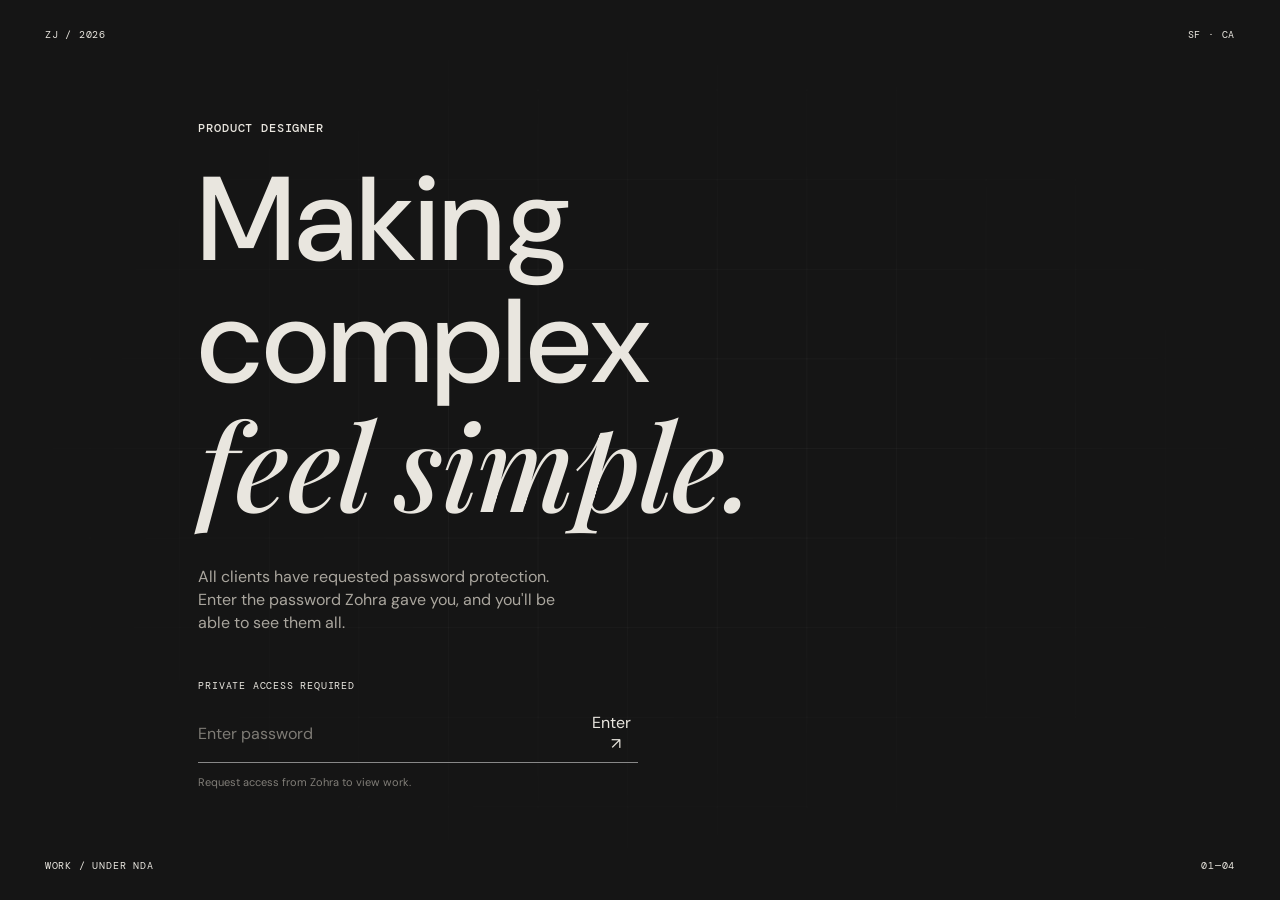
==== commit f899f0c3: "Update the password page copy." ====
--- a/index.html
+++ b/index.html
@@ -17,16 +17,16 @@
         <div class="gate-top"><span>ZJ / 2026</span><span>SF · CA</span></div>
         <div class="gate-grid"></div>
         <div class="gate-content">
-          <p class="eyebrow">Independent product designer</p>
-          <h1>Making complex<br /><em>feel inevitable.</em></h1>
-          <p class="gate-intro">Zohra Jayaraman partners with the teams shaping how we work, think and create with AI.</p>
+          <p class="eyebrow">Product designer</p>
+          <h1>Making complex<br /><em>feel simple.</em></h1>
+          <p class="gate-intro">All clients have requested password protection. Enter the password Zohra gave you, and you'll be able to see them all.</p>
           <form id="password-form" class="password-form">
             <label for="password">Private access required</label>
             <div class="password-row"><input id="password" type="password" autocomplete="current-password" placeholder="Enter password" /><button type="submit">Enter <span>↗</span></button></div>
-            <p class="password-help" id="password-help">Request access from Zohra to view selected work.</p>
+            <p class="password-help" id="password-help">Request access from Zohra to view work.</p>
           </form>
         </div>
-        <div class="gate-bottom"><span>Selected work / under NDA</span><span>01—04</span></div>
+        <div class="gate-bottom"><span>Work / under NDA</span><span>01—04</span></div>
       </section>
 
       <section class="portfolio hidden" id="portfolio">
@@ -57,6 +57,6 @@
         </div>
       </section>
     </main>
-<script src="./app.js?v=all-case-toc-20260803"></script>
+<script src="./app.js?v=chat-agent-20261005"></script>
   </body>
 </html>
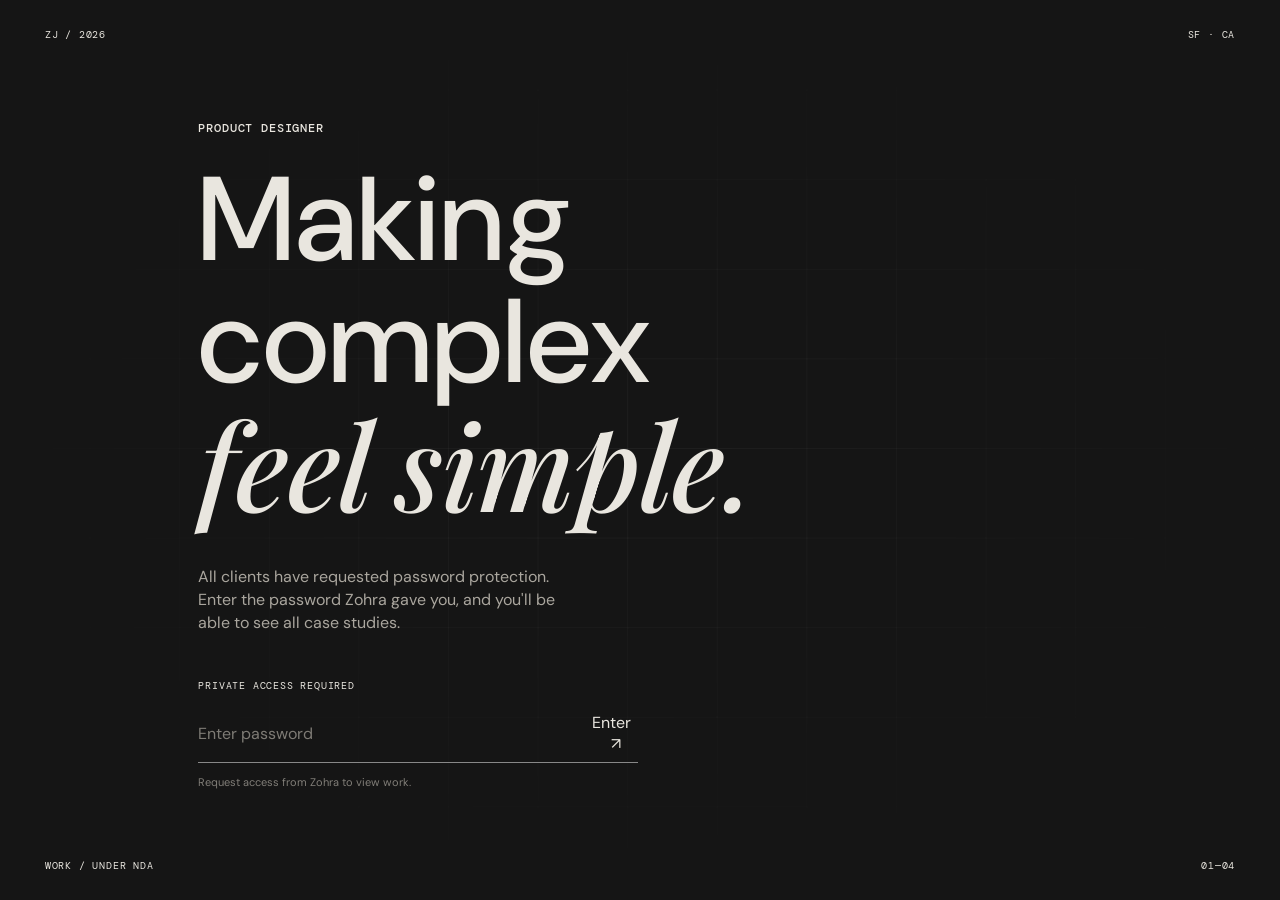
==== commit 87f734a9: "Update the password page line about case studies." ====
--- a/index.html
+++ b/index.html
@@ -19,7 +19,7 @@
         <div class="gate-content">
           <p class="eyebrow">Product designer</p>
           <h1>Making complex<br /><em>feel simple.</em></h1>
-          <p class="gate-intro">All clients have requested password protection. Enter the password Zohra gave you, and you'll be able to see them all.</p>
+          <p class="gate-intro">All clients have requested password protection. Enter the password Zohra gave you, and you'll be able to see all case studies.</p>
           <form id="password-form" class="password-form">
             <label for="password">Private access required</label>
             <div class="password-row"><input id="password" type="password" autocomplete="current-password" placeholder="Enter password" /><button type="submit">Enter <span>↗</span></button></div>
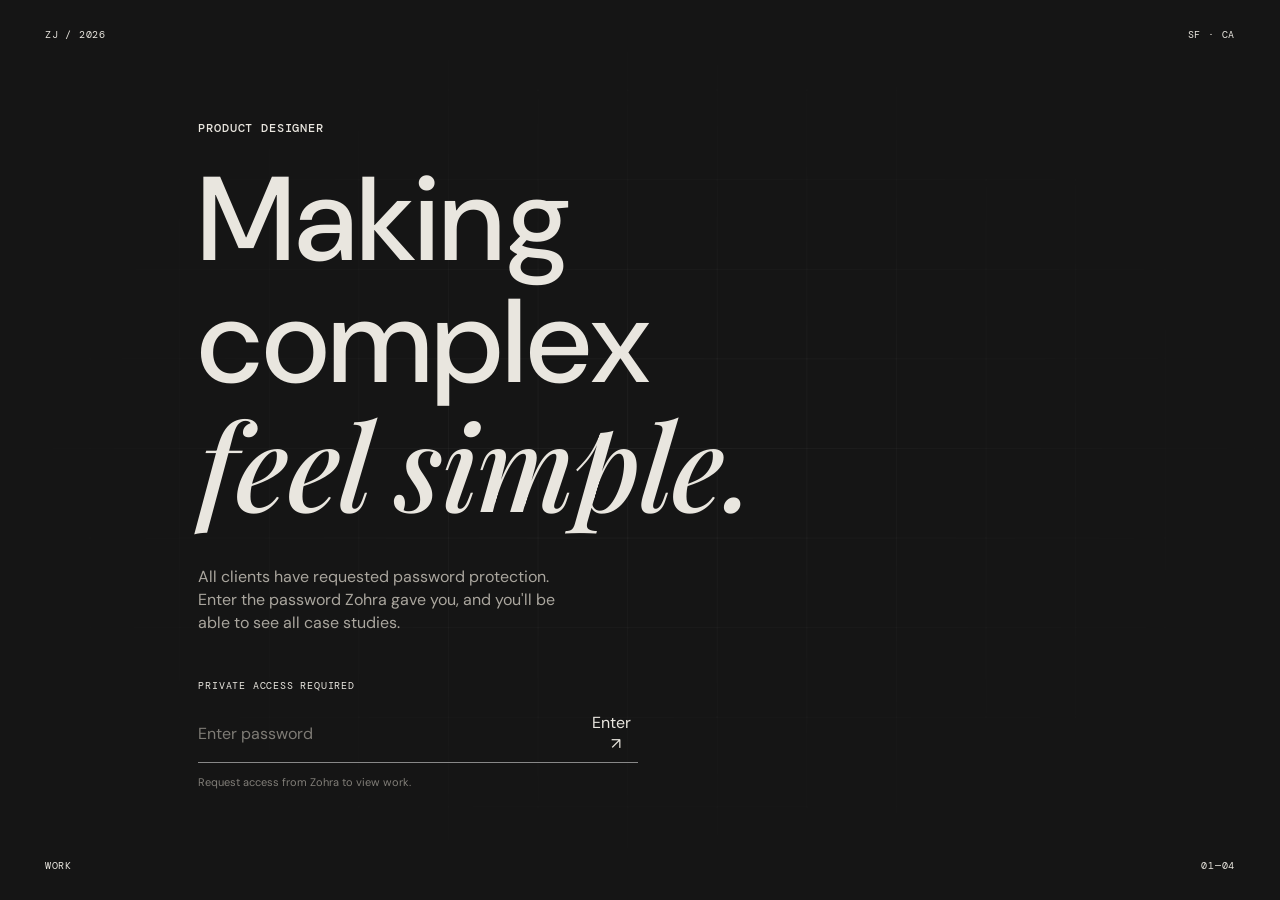
==== commit d979cf94: "Remove the NDA label from the password page." ====
--- a/index.html
+++ b/index.html
@@ -26,7 +26,7 @@
             <p class="password-help" id="password-help">Request access from Zohra to view work.</p>
           </form>
         </div>
-        <div class="gate-bottom"><span>Work / under NDA</span><span>01—04</span></div>
+        <div class="gate-bottom"><span>Work</span><span>01—04</span></div>
       </section>
 
       <section class="portfolio hidden" id="portfolio">
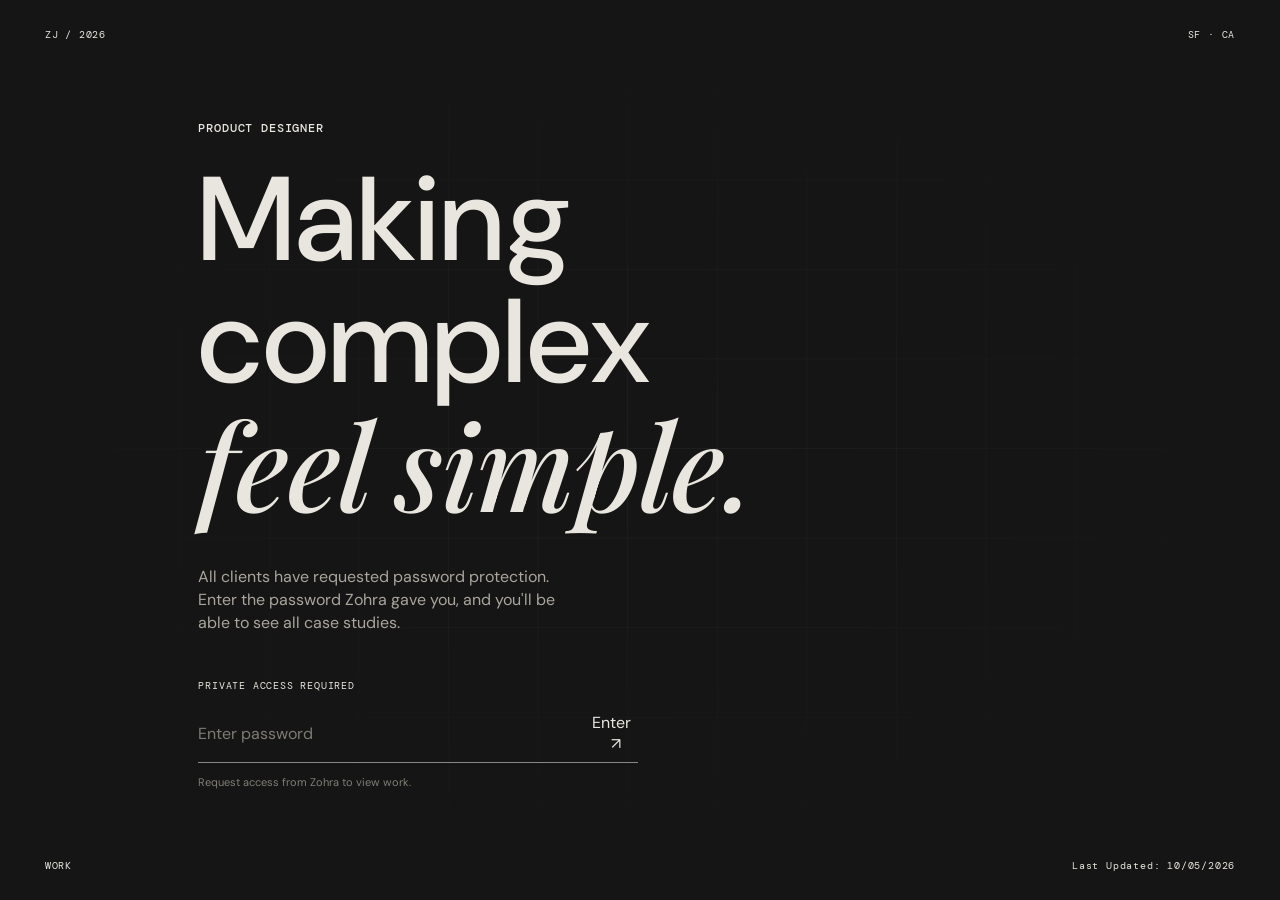
==== commit fa03fc92: "Show the last published date on the password page." ====
--- a/index.html
+++ b/index.html
@@ -26,7 +26,7 @@
             <p class="password-help" id="password-help">Request access from Zohra to view work.</p>
           </form>
         </div>
-        <div class="gate-bottom"><span>Work</span><span>01—04</span></div>
+        <div class="gate-bottom"><span>Work</span><span id="last-updated" style="text-transform:none">Last Updated: 10/05/2026</span></div>
       </section>
 
       <section class="portfolio hidden" id="portfolio">
@@ -58,5 +58,23 @@
       </section>
     </main>
 <script src="./app.js?v=chat-agent-20261005"></script>
+<script>
+(function(){
+  var el=document.querySelector('#last-updated');
+  if(!el)return;
+  function format(date){
+    var parts=new Intl.DateTimeFormat('en-US',{timeZone:'America/Los_Angeles',month:'2-digit',day:'2-digit',year:'numeric'}).formatToParts(date);
+    var get=function(type){return parts.find(function(part){return part.type===type}).value};
+    return get('month')+'/'+get('day')+'/'+get('year');
+  }
+  fetch('https://api.github.com/repos/zohra0419/zohra-portfolio/commits?per_page=1',{headers:{Accept:'application/vnd.github+json'}})
+    .then(function(response){return response.ok?response.json():Promise.reject()})
+    .then(function(commits){
+      var stamp=commits&&commits[0]&&commits[0].commit&&(commits[0].commit.committer||commits[0].commit.author);
+      if(stamp&&stamp.date)el.textContent='Last Updated: '+format(new Date(stamp.date));
+    })
+    .catch(function(){});
+})();
+</script>
   </body>
 </html>
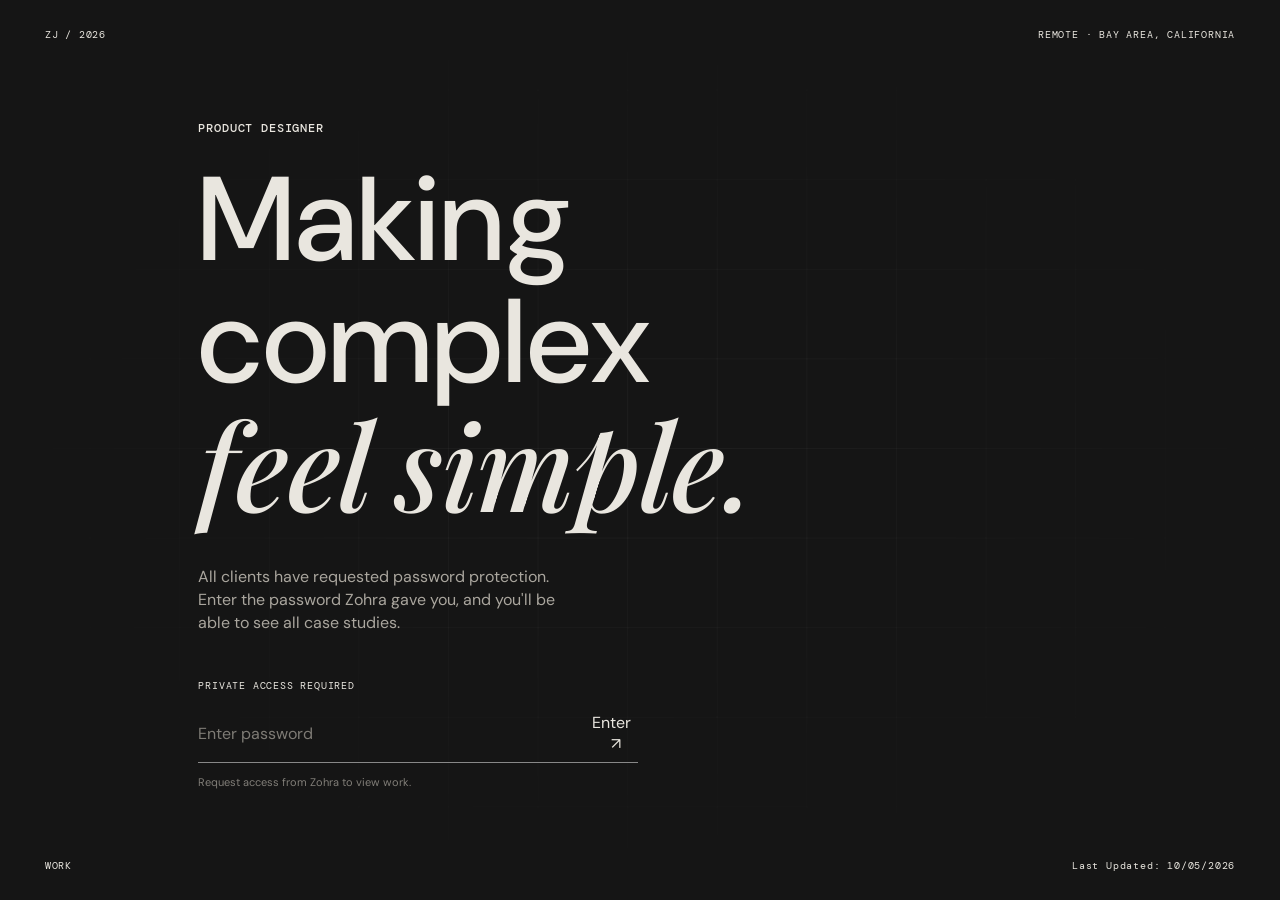
==== commit 34de150b: "Update the password page location label." ====
--- a/index.html
+++ b/index.html
@@ -14,7 +14,7 @@
   <body>
     <main id="app">
       <section class="gate" id="gate" aria-label="Private portfolio access">
-        <div class="gate-top"><span>ZJ / 2026</span><span>SF · CA</span></div>
+        <div class="gate-top"><span>ZJ / 2026</span><span>Remote · Bay Area, California</span></div>
         <div class="gate-grid"></div>
         <div class="gate-content">
           <p class="eyebrow">Product designer</p>
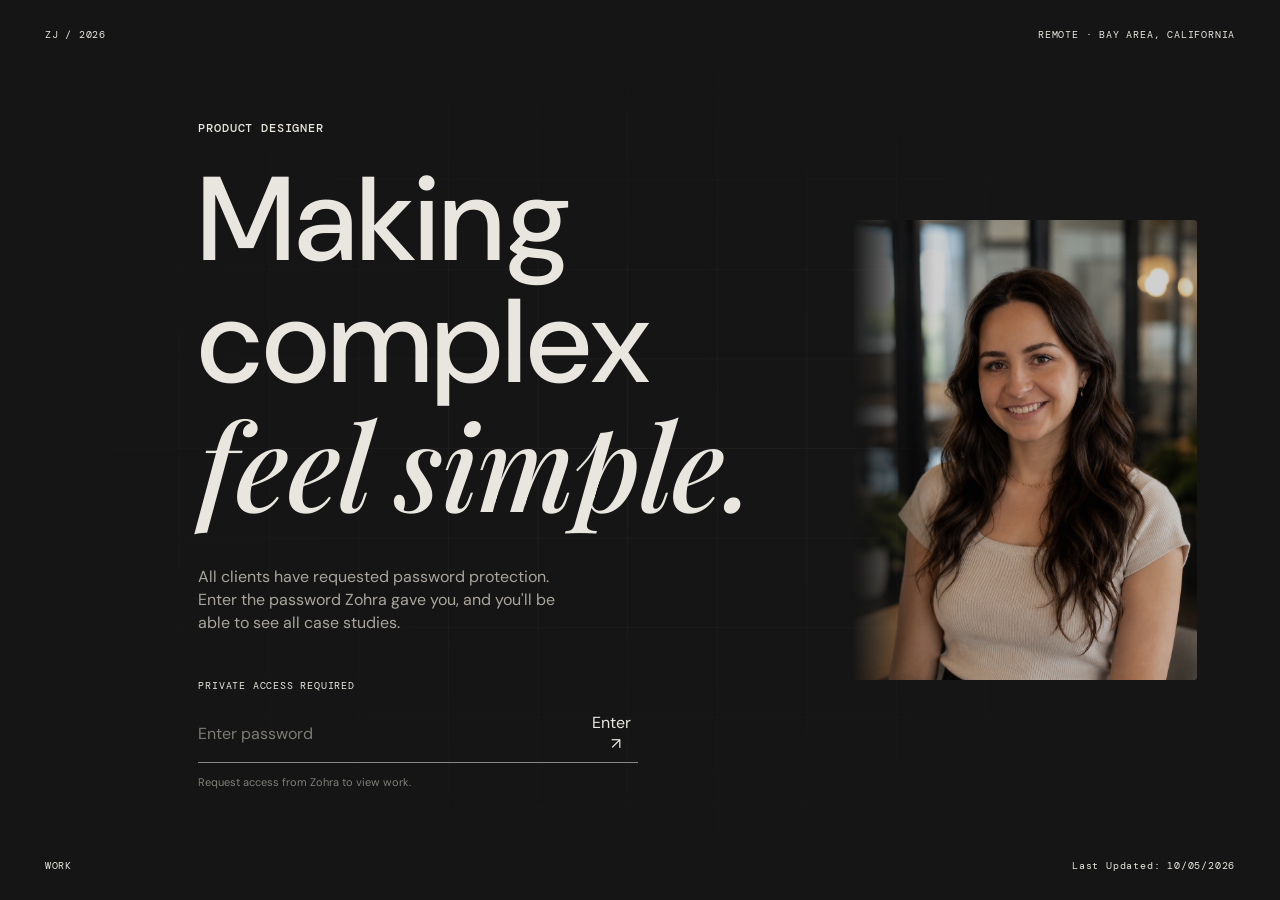
==== commit 2a8faf97: "Add a quiet portrait to the password page." ====
--- a/index.html
+++ b/index.html
@@ -9,13 +9,14 @@
     <link rel="preconnect" href="https://fonts.gstatic.com" crossorigin />
     <link href="https://fonts.googleapis.com/css2?family=DM+Mono:wght@400;500&family=DM+Sans:opsz,wght@9..40,400;9..40,500;9..40,600&family=Playfair+Display:ital,wght@0,500;0,600;1,500&display=swap" rel="stylesheet" />
     <link rel="stylesheet" href="./style.css" />
-<link rel="stylesheet" href="./refinements.css?v=all-case-toc-20260803" />
+<link rel="stylesheet" href="./refinements.css?v=gate-portrait-20261005" />
   </head>
   <body>
     <main id="app">
       <section class="gate" id="gate" aria-label="Private portfolio access">
         <div class="gate-top"><span>ZJ / 2026</span><span>Remote · Bay Area, California</span></div>
         <div class="gate-grid"></div>
+        <figure class="gate-portrait"><img src="./assets/zohra-jayaraman-profile.png" alt="Zohra Jayaraman" /></figure>
         <div class="gate-content">
           <p class="eyebrow">Product designer</p>
           <h1>Making complex<br /><em>feel simple.</em></h1>
--- a/refinements.css
+++ b/refinements.css
@@ -147,5 +147,13 @@
 /* Client 360 case study: real product evidence is paired with intentionally clear artifact placeholders. */
 .client360-section .case-copy{max-width:780px}.client360-section .case-copy p{max-width:760px}.client360-section .case-copy+*{margin-top:32px}.client360-artifact{display:flex;min-height:220px;max-width:900px;flex-direction:column;justify-content:flex-end;gap:10px;padding:clamp(22px,4vw,42px);border:1px dashed #8a8275;background:linear-gradient(135deg,#f0ece4,#e5dfd4);color:var(--ink)}.client360-artifact-kicker{font:11px var(--mono);letter-spacing:.07em;text-transform:uppercase;color:var(--muted)}.client360-artifact strong{font-size:clamp(25px,3vw,40px);font-weight:500;letter-spacing:.004em;line-height:1.05}.client360-artifact p{max-width:490px;margin:0;font-size:15px;line-height:1.45;color:var(--muted)}.client360-artifact-tall{min-height:310px;background:linear-gradient(135deg,#ece9f8,#ddd8ee)}.client360-principles{display:grid;max-width:980px;grid-template-columns:repeat(5,minmax(0,1fr));gap:1px;border:1px solid var(--line);background:var(--line)}.client360-principles span{display:flex;min-height:110px;align-items:flex-end;padding:16px;background:var(--paper);font:13px/1.25 var(--sans);letter-spacing:-.01em}.client360-product-shot{max-width:1040px;margin:34px 0 0;border:1px solid var(--line);background:#f4f1eb}.client360-product-shot img{display:block;width:100%;height:auto}.client360-product-shot figcaption,.client360-before-after figcaption{padding:10px 13px;border-top:1px solid var(--line);color:var(--muted);font:10px var(--mono);letter-spacing:.06em;text-transform:uppercase}.client360-before-after{display:grid;max-width:1120px;grid-template-columns:1.18fr .82fr;gap:18px;align-items:stretch}.client360-before-after figure{margin:0;border:1px solid var(--line);background:#fff}.client360-before-after figure img{display:block;width:100%;height:auto}.client360-before-after .client360-artifact{min-height:100%;background:linear-gradient(135deg,#e3eff0,#d0e3e3)}.client360-before-after .client360-artifact-after{margin:0}@media(max-width:800px){.client360-principles{grid-template-columns:repeat(2,minmax(0,1fr))}.client360-principles span:last-child{grid-column:span 2}.client360-before-after{grid-template-columns:1fr}.client360-artifact{min-height:200px}}@media(max-width:700px){.client360-section .case-copy{max-width:none}.client360-section .case-copy+*{margin-top:26px}.client360-artifact{padding:24px;min-height:190px}.client360-artifact strong{font-size:28px}.client360-principles span{min-height:88px;padding:13px;font-size:13px}.client360-product-shot{margin-top:28px}.client360-before-after{gap:12px}}
 
+/* Quiet portrait on the password page, held to the right so the type stays primary. */
+.gate-portrait{display:none;margin:0}
+@media(min-width:1100px){
+  .gate-portrait{display:block;position:absolute;z-index:0;right:6.5vw;top:50%;transform:translateY(-50%);margin:0;pointer-events:none}
+  .gate-portrait img{display:block;height:min(460px,54vh);width:auto;aspect-ratio:3/4;object-fit:cover;object-position:center 18%;border-radius:2px;opacity:.9;filter:saturate(.84) brightness(.9);box-shadow:0 24px 60px rgba(0,0,0,.38);-webkit-mask-image:linear-gradient(to right,transparent,#000 24%);mask-image:linear-gradient(to right,transparent,#000 24%)}
+  .gate-content{max-width:min(640px,calc(100% - 12vw - 320px));margin-right:2vw}
+}
+
 /* Case-study navigation stays available throughout the reading flow. */
 .case-layout>.toc{position:sticky;top:104px;align-self:start;height:max-content;max-height:calc(100svh - 132px);overflow-y:auto;overscroll-behavior:contain;padding-right:12px;scrollbar-width:thin;z-index:2}.toc a{transition:color .2s ease,transform .2s ease}.toc a.active{font-weight:600;transform:translateX(3px)}@media(max-width:700px){.case-layout>.toc{position:sticky;top:68px;z-index:8;max-height:none;overflow-x:auto;overflow-y:hidden;margin-inline:-20px;padding:14px 20px 15px;background:rgba(244,241,235,.96);backdrop-filter:blur(12px);border-top:1px solid var(--line);border-bottom:1px solid var(--line);scrollbar-width:none}.case-layout>.toc::-webkit-scrollbar{display:none}.case-layout>.toc a.active{transform:none;font-weight:600}}
